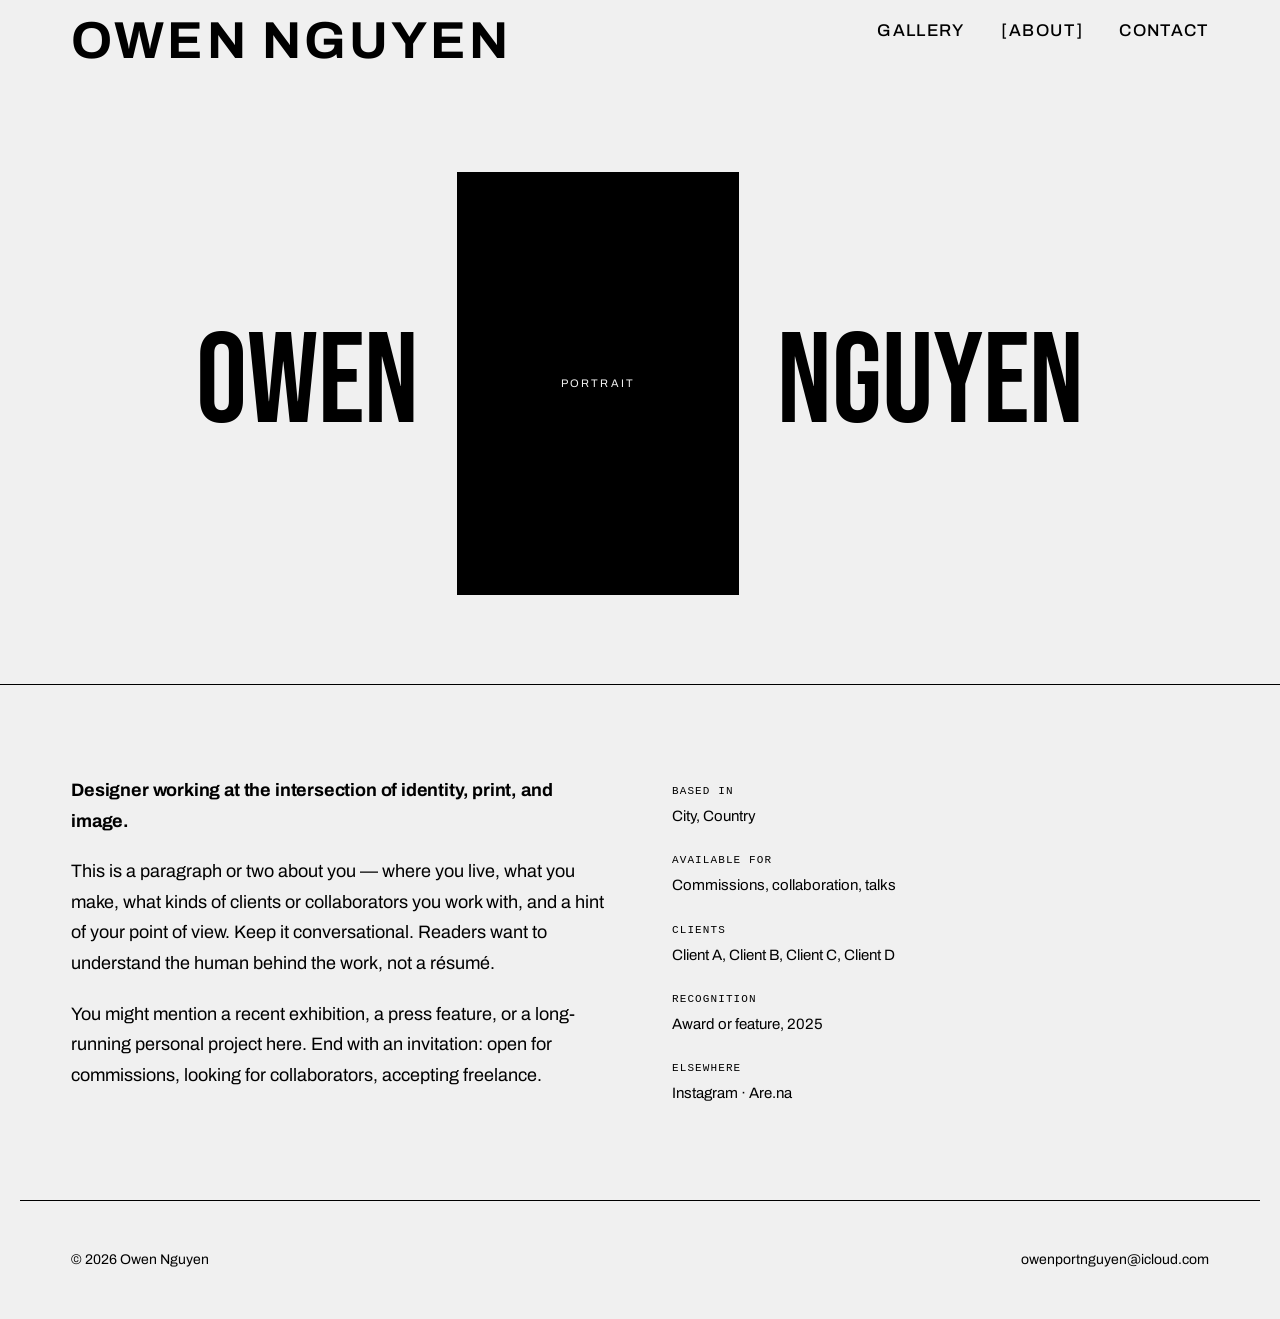
==== about.html @ a0d2d582 "Initial commit" ====
<!doctype html>
<html lang="en">
<head>
  <meta charset="utf-8" />
  <meta name="viewport" content="width=device-width, initial-scale=1" />
  <title>About — Owen Nguyen</title>
  <link rel="preconnect" href="https://fonts.googleapis.com">
  <link rel="preconnect" href="https://fonts.gstatic.com" crossorigin>
  <link rel="stylesheet" href="https://fonts.googleapis.com/css2?family=Bebas+Neue&family=Archivo:wght@400;500;600;700&family=Space+Grotesk:wght@400;500;600;700&display=swap">
  <link rel="stylesheet" href="styles.css" />
</head>
<body>

  <header class="site-header">
    <a href="index.html" class="logo">Owen Nguyen</a>
    <div class="header-right">
      <nav class="nav">
        <a href="index.html">Gallery</a>
        <a href="about.html" aria-current="page">About</a>
        <a href="mailto:owenportnguyen@icloud.com" class="nav-contact" id="contact-link">Contact<span class="email-tip">owenportnguyen@icloud.com</span></a>
      </nav>
    </div>
  </header>

  <main>

    <!-- Name + portrait hero -->
    <section class="about-hero">
      <span class="about-name about-name--first">OWEN</span>
      <div class="about-portrait">
        <img src="images/portrait.jpg" alt="Owen Nguyen"
             onerror="this.style.display='none'">
        <span class="about-portrait-placeholder">PORTRAIT</span>
      </div>
      <span class="about-name about-name--last">NGUYEN</span>
    </section>

    <!-- Bio + metadata -->
    <div class="wrap about-body">

      <div class="about-bio">
        <p class="about-lead">Designer working at the intersection of identity, print, and image.</p>
        <p>This is a paragraph or two about you — where you live, what you make, what kinds of clients or collaborators you work with, and a hint of your point of view. Keep it conversational. Readers want to understand the human behind the work, not a résumé.</p>
        <p>You might mention a recent exhibition, a press feature, or a long-running personal project here. End with an invitation: open for commissions, looking for collaborators, accepting freelance.</p>
      </div>

      <dl class="about-meta">
        <dt>Based in</dt>
        <dd>City, Country</dd>
        <dt>Available for</dt>
        <dd>Commissions, collaboration, talks</dd>
        <dt>Clients</dt>
        <dd>Client A, Client B, Client C, Client D</dd>
        <dt>Recognition</dt>
        <dd>Award or feature, 2025</dd>
        <dt>Elsewhere</dt>
        <dd><a href="#">Instagram</a> · <a href="#">Are.na</a></dd>
      </dl>

    </div>

  </main>

  <footer class="site-footer">
    <span>© 2026 Owen Nguyen</span>
    <span><a href="mailto:owenportnguyen@icloud.com">owenportnguyen@icloud.com</a></span>
  </footer>

  <script src="cursor.js"></script>

</body>
</html>
---- styles.css ----
/* ---------- Design tokens ---------- */
:root {
  --bg: #F0F0F0;
  --ink: #000000;
  --muted: #000000;
  --rule: #000000;
  --accent: #000000;
  --serif: "Archivo", "Helvetica Neue", Arial, sans-serif;
  --sans: "Archivo", "Helvetica Neue", Arial, sans-serif;
  --mono: ui-monospace, "SF Mono", "Menlo", monospace;
  --max: 1240px;
  --gutter: clamp(20px, 4vw, 56px);
}

/* ---------- Reset ---------- */
*, *::before, *::after { box-sizing: border-box; }
html, body { margin: 0; padding: 0; }
img { max-width: 100%; display: block; height: auto; }
a { color: inherit; text-decoration: none; }

/* ---------- Base ---------- */
body {
  font-family: var(--sans);
  font-size: 17px;
  line-height: 1.55;
  color: var(--ink);
  background: var(--bg);
  -webkit-font-smoothing: antialiased;
  text-rendering: optimizeLegibility;
}

/* ---------- Custom cursor ---------- */
/* A small circle that follows the mouse. mix-blend-mode: difference
   inverts whatever pixels are behind it — white over dark = light,
   white over light = dark. The default system cursor is hidden so
   only the custom one shows. */
@media (hover: hover) {
  html, body, a, button { cursor: none; }
}
.cursor {
  position: fixed;
  top: 0;
  left: 0;
  width: 20px;
  height: 20px;
  border-radius: 50%;
  background: #ffffff;
  mix-blend-mode: difference;
  pointer-events: none;
  transform: translate(-50%, -50%);
  z-index: 10001;
  transition: opacity .15s ease, width .2s ease, height .2s ease;
}
.cursor--hidden { opacity: 0; }
/* Respect users who prefer less motion / want their normal cursor back. */
@media (prefers-reduced-motion: reduce), (hover: none) {
  html, body, a, button { cursor: auto; }
  .cursor { display: none; }
}

.wrap {
  max-width: var(--max);
  margin: 0 auto;
  padding: 0 var(--gutter);
}

/* ---------- Project page header (project name left, nav right) ---------- */
.project-header {
  display: flex;
  justify-content: space-between;
  align-items: center;
  padding: 24px var(--gutter);
  max-width: var(--max);
  margin: 0 auto;
}
.project-header-title {
  font-family: "Archivo", "Helvetica Neue", Arial, sans-serif;
  font-weight: 500;
  font-size: 13px;
  letter-spacing: 0.12em;
  text-transform: uppercase;
  color: var(--ink);
}

/* ---------- Header ---------- */
.site-header {
  display: grid;
  grid-template-columns: 1fr 1fr;
  gap: 32px;
  align-items: start;
  padding: 18px var(--gutter);
  max-width: var(--max);
  margin: 0 auto;
}
.logo {
  font-family: "Archivo", "Helvetica Neue", Arial, sans-serif;
  font-weight: 700;
  font-size: 52px;
  letter-spacing: 0.06em;
  line-height: 0.9;
  text-transform: uppercase;
  justify-self: start;
  margin-left: 0;
}
.header-right {
  display: flex;
  flex-direction: column;
  align-items: flex-end;
  gap: 18px;
}
.nav {
  display: flex;
  gap: 36px;
  font-family: "Archivo", "Helvetica Neue", Arial, sans-serif;
  font-weight: 500;
  font-size: 17px;
  letter-spacing: 0.08em;
  text-transform: uppercase;
}
.nav a { color: var(--ink); transition: opacity .15s ease; }
.nav a:hover { opacity: 0.6; }
.nav a[aria-current="page"] {
  text-decoration: none;
}
.nav a[aria-current="page"]::before { content: '['; margin-right: 2px; }
.nav a[aria-current="page"]::after  { content: ']'; margin-left:  2px; }

/* Email tooltip on Contact link */
.nav-contact {
  position: relative;
}
.nav-contact .email-tip {
  display: none;
  position: absolute;
  top: calc(100% + 8px);
  right: 0;
  background: var(--ink);
  color: var(--bg);
  font-family: "Archivo", sans-serif;
  font-size: 12px;
  letter-spacing: 0.04em;
  white-space: nowrap;
  padding: 6px 10px;
  pointer-events: none;
}
.nav-contact.show .email-tip {
  display: block;
}

/* ---------- Gallery stage (carousel) ---------- */
.gallery-stage {
  display: flex;
  flex-direction: column;
  align-items: center;
  padding: clamp(16px, 3vw, 32px) var(--gutter);
  max-width: var(--max);
  margin: 0 auto;
}
.cover-row {
  display: flex;
  align-items: center;
  gap: clamp(20px, 4vw, 56px);
}
.cover-meta {
  width: 100%;
  max-width: min(560px, 62vh);
}
.nav-arrow {
  background: none;
  border: none;
  cursor: none;
  color: var(--ink);
  padding: 12px;
  display: flex;
  align-items: center;
  justify-content: center;
  transition: transform .15s ease, opacity .15s ease;
  flex-shrink: 0;
}
.nav-arrow:hover { transform: scale(1.08); }
.nav-arrow:active { transform: scale(0.96); }
.nav-arrow svg {
  width: clamp(40px, 5vw, 72px);
  height: auto;
  display: block;
}
.cover-area {
  display: flex;
  flex-direction: column;
  align-items: center;
  width: min(560px, 62vh);
  flex-shrink: 0;
}
.cover {
  position: relative;
  display: block;
  width: 100%;
  aspect-ratio: 1 / 1;
  background: var(--ink);
  overflow: hidden;
  transition: transform .25s ease;
}
.cover img {
  position: absolute;
  inset: 0;
  width: 100%;
  height: 100%;
  object-fit: cover;
  z-index: 1;
}
.cover-placeholder {
  position: absolute;
  inset: 0;
  display: flex;
  align-items: center;
  justify-content: center;
  color: var(--bg);
  font-family: "Archivo", "Helvetica Neue", Arial, sans-serif;
  font-weight: 500;
  font-size: 13px;
  letter-spacing: 0.18em;
  text-align: center;
  padding: 24px;
  z-index: 0;
}
.progress {
  width: 100%;
  height: 3px;
  background: #d0d0d0;
  margin-top: 16px;
  position: relative;
  overflow: hidden;
}
.progress-fill {
  position: absolute;
  top: 0;
  left: 0;
  height: 100%;
  background: var(--ink);
  transition: left .35s cubic-bezier(.4,.0,.2,1), width .35s cubic-bezier(.4,.0,.2,1);
}
.project-title {
  font-family: "Archivo", "Helvetica Neue", Arial, sans-serif;
  font-weight: 700;
  font-size: clamp(18px, 1.8vw, 22px);
  letter-spacing: 0.04em;
  text-transform: uppercase;
  margin: 14px 0 4px;
  text-align: center;
  color: var(--ink);
}
.project-category {
  font-family: "Archivo", "Helvetica Neue", Arial, sans-serif;
  font-weight: 400;
  font-size: 12px;
  letter-spacing: 0.04em;
  color: var(--muted);
  margin: 0;
  text-align: center;
  text-transform: lowercase;
}

/* ---------- Hero ---------- */
.hero {
  padding: clamp(64px, 12vw, 160px) 0 clamp(48px, 8vw, 96px);
  border-bottom: 1px solid var(--rule);
}
.hero h1 {
  font-family: var(--serif);
  font-weight: 400;
  font-size: clamp(48px, 9vw, 132px);
  line-height: 0.95;
  letter-spacing: -0.02em;
  margin: 0 0 24px;
  max-width: 14ch;
}
.hero h1 em {
  font-style: italic;
  color: var(--accent);
}
.hero .lede {
  font-size: clamp(18px, 1.6vw, 22px);
  max-width: 52ch;
  color: var(--muted);
  margin: 0;
}

/* ---------- Section heading ---------- */
.section-head {
  display: flex;
  justify-content: space-between;
  align-items: baseline;
  padding: 64px 0 32px;
}
.section-head .label {
  font-family: var(--mono);
  font-size: 12px;
  letter-spacing: 0.12em;
  text-transform: uppercase;
  color: var(--muted);
}
.section-head .count {
  font-family: var(--mono);
  font-size: 12px;
  color: var(--muted);
}

/* ---------- Project grid ---------- */
.projects {
  display: grid;
  grid-template-columns: repeat(12, 1fr);
  gap: 48px 32px;
  padding-bottom: 96px;
}
.project-card {
  grid-column: span 6;
  display: block;
}
.project-card:nth-child(3n) { grid-column: span 12; } /* every 3rd full-width for rhythm */
.project-card .thumb {
  aspect-ratio: 4 / 3;
  background: #d8d8d8;
  overflow: hidden;
  margin-bottom: 16px;
  transition: transform .4s ease;
}
.project-card:nth-child(3n) .thumb { aspect-ratio: 16 / 9; }
.project-card:hover .thumb { transform: translateY(-4px); }
.project-card .thumb img { width: 100%; height: 100%; object-fit: cover; }
.project-card .meta {
  display: flex;
  justify-content: space-between;
  align-items: baseline;
  gap: 16px;
}
.project-card h3 {
  font-family: var(--serif);
  font-size: 24px;
  font-weight: 400;
  margin: 0;
  letter-spacing: -0.01em;
}
.project-card .year {
  font-family: var(--mono);
  font-size: 13px;
  color: var(--muted);
}
.project-card .tag {
  font-size: 13px;
  color: var(--muted);
  margin: 4px 0 0;
}

/* ---------- Project page ---------- */
.project-hero {
  padding: clamp(48px, 8vw, 96px) 0 clamp(32px, 5vw, 56px);
  display: grid;
  grid-template-columns: repeat(12, 1fr);
  gap: 32px;
  border-bottom: 1px solid var(--rule);
}
.project-hero .title {
  grid-column: 1 / span 8;
}
.project-hero h1 {
  font-family: var(--serif);
  font-weight: 400;
  font-size: clamp(40px, 6vw, 84px);
  line-height: 1;
  letter-spacing: -0.02em;
  margin: 0 0 24px;
}
.project-hero .lede {
  font-size: clamp(18px, 1.6vw, 22px);
  max-width: 56ch;
  color: var(--muted);
  margin: 0;
}
.project-hero .info {
  grid-column: 10 / span 3;
  font-family: var(--mono);
  font-size: 13px;
  color: var(--muted);
  align-self: end;
}
.project-hero .info dt { text-transform: uppercase; letter-spacing: 0.08em; margin-top: 14px; }
.project-hero .info dd { color: var(--ink); margin: 4px 0 0; font-family: var(--sans); font-size: 15px; }

.project-body {
  padding: clamp(48px, 8vw, 96px) 0;
}
.project-body p {
  max-width: 62ch;
  margin: 0 auto 32px;
  font-size: 18px;
  line-height: 1.7;
}
.project-body .figure {
  margin: 64px 0;
}
.project-body .figure img {
  width: 100%;
  background: #d8d8d8;
  aspect-ratio: 16 / 10;
  object-fit: cover;
}
.project-body .figure figcaption {
  font-family: var(--mono);
  font-size: 12px;
  color: var(--muted);
  margin-top: 12px;
  text-transform: uppercase;
  letter-spacing: 0.08em;
}
.project-body .two-up {
  display: grid;
  grid-template-columns: 1fr 1fr;
  gap: 24px;
  margin: 64px 0;
}
.project-body .two-up img {
  width: 100%;
  aspect-ratio: 3/4;
  object-fit: cover;
  background: #d8d8d8;
}

.next-project {
  border-top: 1px solid var(--rule);
  padding: 64px 0;
  display: flex;
  justify-content: space-between;
  align-items: baseline;
}
.next-project .label {
  font-family: var(--mono);
  font-size: 12px;
  letter-spacing: 0.12em;
  text-transform: uppercase;
  color: var(--muted);
}
.next-project a {
  font-family: var(--serif);
  font-size: clamp(28px, 4vw, 48px);
  letter-spacing: -0.01em;
}
.next-project a:hover { color: var(--accent); }

/* ---------- About ---------- */

/* Name + portrait hero — OWEN [photo] NGUYEN */
.about-hero {
  display: flex;
  align-items: center;
  justify-content: center;
  padding: clamp(48px, 7vw, 96px) var(--gutter);
  border-bottom: 1px solid var(--rule);
  gap: clamp(16px, 3vw, 48px);
  overflow: hidden;
}
.about-name {
  font-family: "Bebas Neue", sans-serif;
  font-size: clamp(56px, 10vw, 160px);
  line-height: 1;
  color: var(--ink);
  white-space: nowrap;
  flex-shrink: 1;
}
.about-portrait {
  position: relative;
  width: clamp(140px, 22vw, 300px);
  aspect-ratio: 2 / 3;
  background: var(--ink);
  overflow: hidden;
  flex-shrink: 0;
}
.about-portrait img {
  width: 100%;
  height: 100%;
  object-fit: cover;
  object-position: top center;
  filter: grayscale(100%) contrast(1.05);
  display: block;
}
.about-portrait-placeholder {
  position: absolute;
  inset: 0;
  display: flex;
  align-items: center;
  justify-content: center;
  color: var(--bg);
  font-family: "Archivo", sans-serif;
  font-size: 11px;
  letter-spacing: 0.2em;
  text-transform: uppercase;
}

/* Bio + metadata below the hero */
.about-body {
  display: grid;
  grid-template-columns: 1fr 1fr;
  gap: 32px 64px;
  padding: clamp(48px, 7vw, 96px) var(--gutter);
  max-width: var(--max);
  margin: 0 auto;
}
.about-lead {
  font-family: "Archivo", sans-serif;
  font-size: clamp(22px, 2.8vw, 36px);
  font-weight: 700;
  line-height: 1.2;
  letter-spacing: -0.01em;
  color: var(--ink);
  margin: 0 0 32px;
}
.about-bio p {
  font-size: 18px;
  line-height: 1.7;
  margin: 0 0 20px;
  color: var(--ink);
  max-width: 54ch;
}
.about-meta {
  font-family: var(--mono);
  font-size: 13px;
  color: var(--muted);
  margin: 0;
  align-self: start;
  padding-top: 8px;
}
.about-meta dt {
  text-transform: uppercase;
  letter-spacing: 0.1em;
  margin-top: 24px;
  font-size: 11px;
}
.about-meta dt:first-child { margin-top: 0; }
.about-meta dd {
  color: var(--ink);
  margin: 5px 0 0;
  font-family: "Archivo", sans-serif;
  font-size: 15px;
}

/* ---------- Lightbox ---------- */
.lightbox {
  position: fixed;
  inset: 0;
  background: rgba(0, 0, 0, 0.94);
  z-index: 9999;
  display: flex;
  align-items: center;
  justify-content: center;
  opacity: 0;
  pointer-events: none;
  transition: opacity .2s ease;
}
.lightbox.open {
  opacity: 1;
  pointer-events: all;
}
.lightbox img {
  max-width: 90vw;
  max-height: 90vh;
  width: auto;
  height: auto;
  display: block;
  object-fit: contain;
}

/* ---------- Footer ---------- */
.site-footer {
  border-top: 1px solid var(--rule);
  padding: 48px var(--gutter);
  max-width: var(--max);
  margin: 0 auto;
  display: flex;
  justify-content: space-between;
  align-items: baseline;
  font-size: 14px;
  color: var(--muted);
}
.site-footer a { color: var(--muted); }
.site-footer a:hover { color: var(--ink); }

/* ---------- Responsive ---------- */
@media (max-width: 720px) {
  .project-card { grid-column: span 12 !important; }
  .project-hero .title, .project-hero .info { grid-column: 1 / -1; }
  .project-body .two-up { grid-template-columns: 1fr; }
  .nav { gap: 18px; }

  /* About page */
  .about-hero { gap: clamp(8px, 3vw, 20px); }
  .about-name { font-size: clamp(36px, 9vw, 72px); }
  .about-portrait { width: clamp(100px, 28vw, 180px); }
  .about-body { grid-template-columns: 1fr; gap: 48px; }

  /* Header stacks */
  .site-header { grid-template-columns: 1fr; }
  .header-right { align-items: flex-start; }
  /* Gallery stage: arrows move below the cover on mobile */
  .cover-row {
    flex-wrap: wrap;
    gap: 24px;
  }
  .cover-area { order: 1; max-width: 100%; width: 100%; }
  .nav-arrow.prev  { order: 2; }
  .nav-arrow.next  { order: 3; }
  .nav-arrow svg { width: 44px; }
  .cover-meta { max-width: 100%; }
}
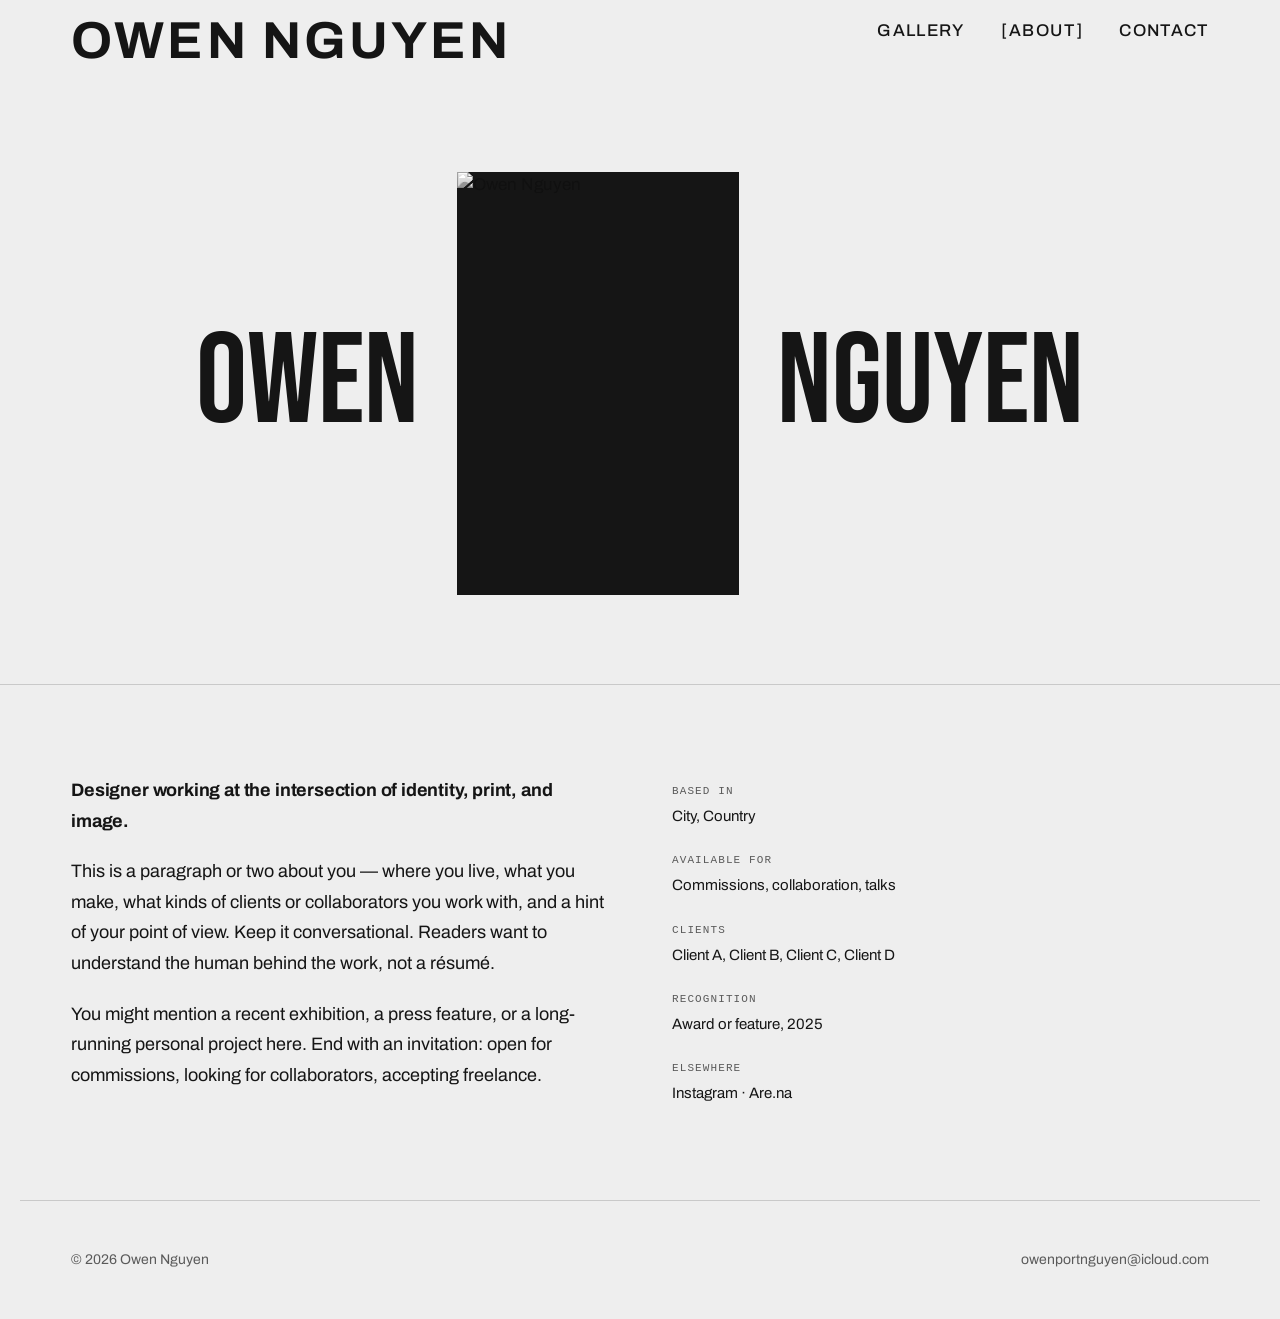
==== commit 80562f7e: "Session 10–13: CSS token for label width, portrait image, remove gallery title from project headers " ====
--- a/about.html
+++ b/about.html
@@ -28,9 +28,7 @@
     <section class="about-hero">
       <span class="about-name about-name--first">OWEN</span>
       <div class="about-portrait">
-        <img src="images/portrait.jpg" alt="Owen Nguyen"
-             onerror="this.style.display='none'">
-        <span class="about-portrait-placeholder">PORTRAIT</span>
+        <img src="images/about-portrait.png" alt="Owen Nguyen">
       </div>
       <span class="about-name about-name--last">NGUYEN</span>
     </section>
--- a/styles.css
+++ b/styles.css
@@ -1,15 +1,16 @@
 /* ---------- Design tokens ---------- */
 :root {
-  --bg: #F0F0F0;
-  --ink: #000000;
-  --muted: #000000;
-  --rule: #000000;
+  --bg: #EEEEEE;
+  --ink: #151515;
+  --muted: #5a5a5a;
+  --rule: #c9c9c9;
   --accent: #000000;
   --serif: "Archivo", "Helvetica Neue", Arial, sans-serif;
   --sans: "Archivo", "Helvetica Neue", Arial, sans-serif;
   --mono: ui-monospace, "SF Mono", "Menlo", monospace;
   --max: 1240px;
   --gutter: clamp(20px, 4vw, 56px);
+  --label-col: 200px; /* project page label column width; also drives intro paragraph indent */
 }
 
 /* ---------- Reset ---------- */
@@ -67,7 +68,7 @@
 /* ---------- Project page header (project name left, nav right) ---------- */
 .project-header {
   display: flex;
-  justify-content: space-between;
+  justify-content: flex-end;
   align-items: center;
   padding: 24px var(--gutter);
   max-width: var(--max);
@@ -76,10 +77,11 @@
 .project-header-title {
   font-family: "Archivo", "Helvetica Neue", Arial, sans-serif;
   font-weight: 500;
-  font-size: 13px;
-  letter-spacing: 0.12em;
-  text-transform: uppercase;
-  color: var(--ink);
+  font-size: 17px;
+  letter-spacing: 0.08em;
+  text-transform: uppercase;
+  color: var(--ink);
+  margin-left: calc(var(--label-col) + 24px);
 }
 
 /* ---------- Header ---------- */
@@ -395,6 +397,10 @@
   font-size: 18px;
   line-height: 1.7;
 }
+.project-body > p:first-child {
+  margin-left: calc(var(--label-col) + 24px); /* 24px = .num-row gap */
+  margin-right: 0;
+}
 .project-body .figure {
   margin: 64px 0;
 }
@@ -583,6 +589,14 @@
 .site-footer a { color: var(--muted); }
 .site-footer a:hover { color: var(--ink); }
 
+/* ---------- Project page — numbered sequence layout ---------- */
+.num-row { display: grid; grid-template-columns: var(--label-col) 1fr; gap: 24px; align-items: start; margin-bottom: 56px; }
+.num-side { display: flex; flex-direction: row; align-items: baseline; gap: 8px; }
+.seq-num { font-family: "Archivo", sans-serif; font-weight: 400; font-size: 13px; letter-spacing: 0.1em; line-height: 1.4; color: var(--muted); text-transform: uppercase; user-select: none; }
+.num-side .img-caption { font-family: "Archivo", sans-serif; font-weight: 400; font-size: 13px; letter-spacing: 0.1em; line-height: 1.4; text-transform: uppercase; color: var(--muted); margin: 0; }
+.num-row img { width: 100%; height: auto; display: block; aspect-ratio: unset; object-fit: unset; transition: opacity .15s ease; }
+.num-row img:hover { opacity: 0.85; }
+
 /* ---------- Responsive ---------- */
 @media (max-width: 720px) {
   .project-card { grid-column: span 12 !important; }
@@ -595,6 +609,11 @@
   .about-name { font-size: clamp(36px, 9vw, 72px); }
   .about-portrait { width: clamp(100px, 28vw, 180px); }
   .about-body { grid-template-columns: 1fr; gap: 48px; }
+
+  /* Project gallery */
+  .num-row { grid-template-columns: auto 1fr; }
+  .project-body > p:first-child { margin-left: 0; }
+  .project-header-title { margin-left: 0; }
 
   /* Header stacks */
   .site-header { grid-template-columns: 1fr; }
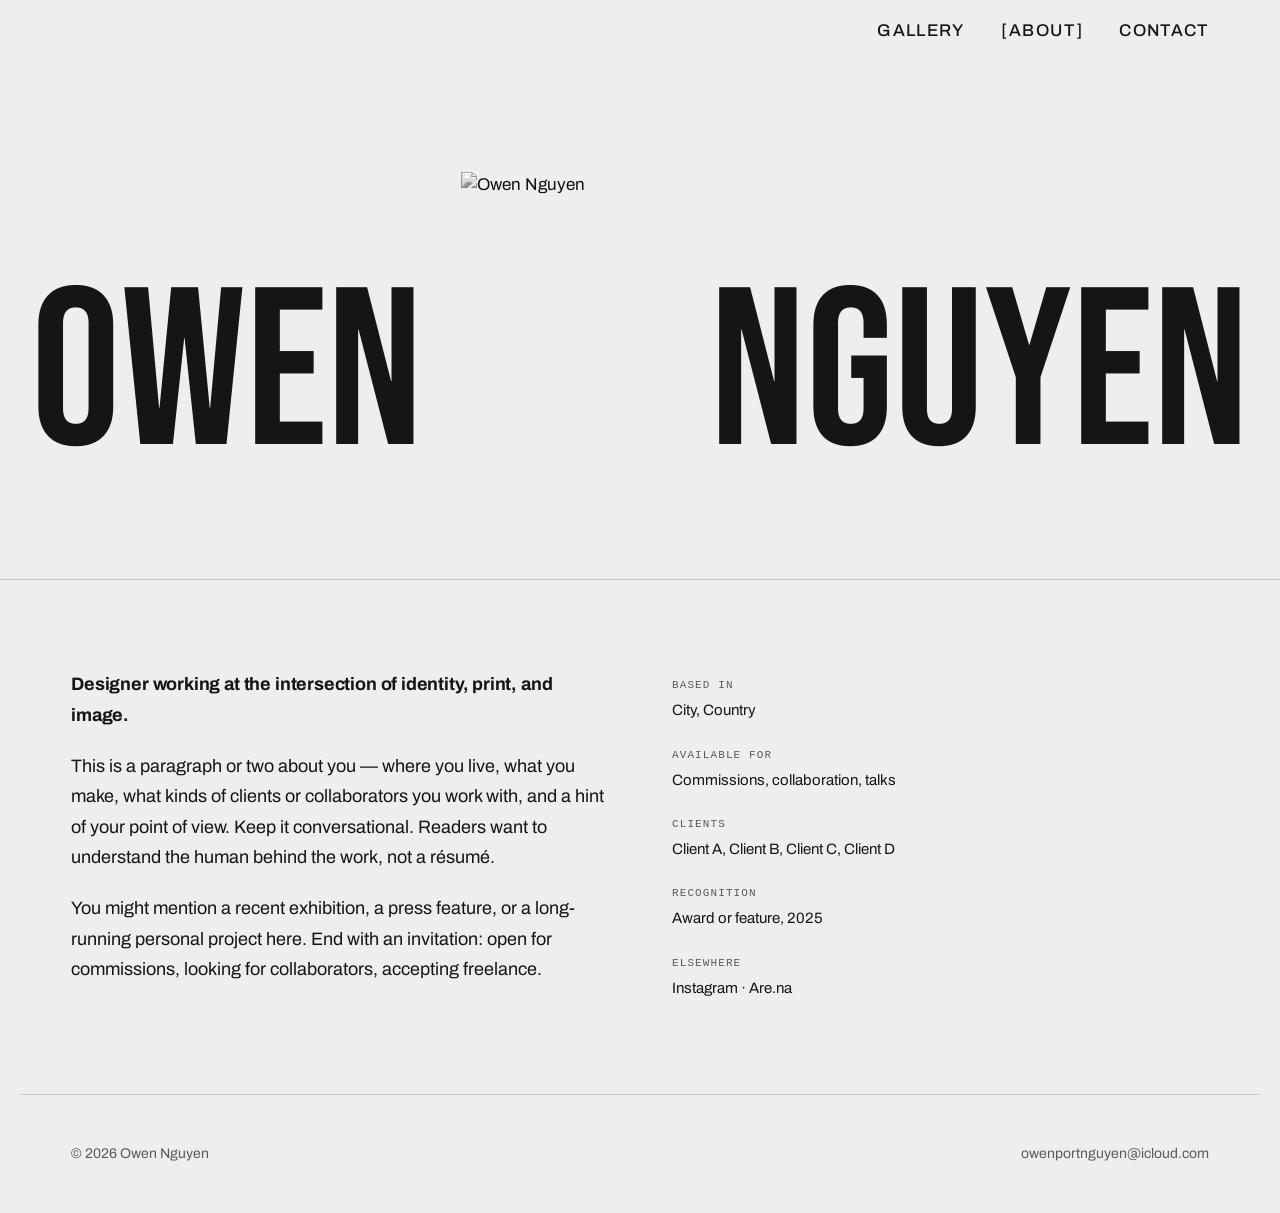
==== commit 6401124e: "About page: resize hero text/portrait, remove portrait background, hide wordmark - Name text 75% lar" ====
--- a/about.html
+++ b/about.html
@@ -9,7 +9,7 @@
   <link rel="stylesheet" href="https://fonts.googleapis.com/css2?family=Bebas+Neue&family=Archivo:wght@400;500;600;700&family=Space+Grotesk:wght@400;500;600;700&display=swap">
   <link rel="stylesheet" href="styles.css" />
 </head>
-<body>
+<body class="about-page">
 
   <header class="site-header">
     <a href="index.html" class="logo">Owen Nguyen</a>
--- a/styles.css
+++ b/styles.css
@@ -104,6 +104,7 @@
   justify-self: start;
   margin-left: 0;
 }
+.about-page .logo { visibility: hidden; }
 .header-right {
   display: flex;
   flex-direction: column;
@@ -457,7 +458,7 @@
 /* Name + portrait hero — OWEN [photo] NGUYEN */
 .about-hero {
   display: flex;
-  align-items: center;
+  align-items: flex-end;
   justify-content: center;
   padding: clamp(48px, 7vw, 96px) var(--gutter);
   border-bottom: 1px solid var(--rule);
@@ -466,7 +467,7 @@
 }
 .about-name {
   font-family: "Bebas Neue", sans-serif;
-  font-size: clamp(56px, 10vw, 160px);
+  font-size: clamp(98px, 17.5vw, 280px);
   line-height: 1;
   color: var(--ink);
   white-space: nowrap;
@@ -474,9 +475,8 @@
 }
 .about-portrait {
   position: relative;
-  width: clamp(140px, 22vw, 300px);
+  width: clamp(105px, 16.5vw, 225px);
   aspect-ratio: 2 / 3;
-  background: var(--ink);
   overflow: hidden;
   flex-shrink: 0;
 }
@@ -606,8 +606,8 @@
 
   /* About page */
   .about-hero { gap: clamp(8px, 3vw, 20px); }
-  .about-name { font-size: clamp(36px, 9vw, 72px); }
-  .about-portrait { width: clamp(100px, 28vw, 180px); }
+  .about-name { font-size: clamp(63px, 15.75vw, 126px); }
+  .about-portrait { width: clamp(75px, 21vw, 135px); }
   .about-body { grid-template-columns: 1fr; gap: 48px; }
 
   /* Project gallery */
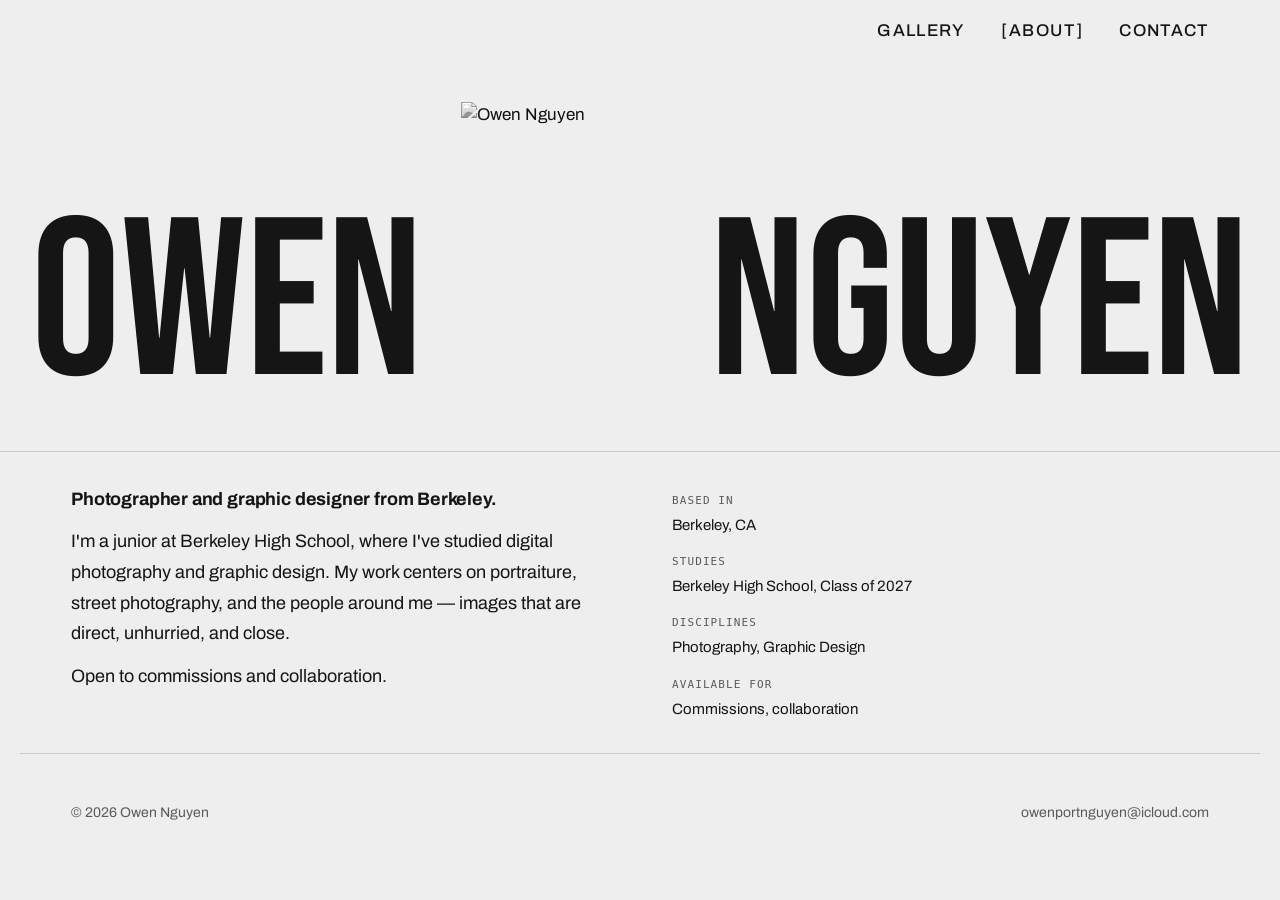
==== commit 96b2874f: "Add contact page; remove Instagram from about; fix nav Contact link - Create contact.html with large" ====
--- a/about.html
+++ b/about.html
@@ -17,7 +17,7 @@
       <nav class="nav">
         <a href="index.html">Gallery</a>
         <a href="about.html" aria-current="page">About</a>
-        <a href="mailto:owenportnguyen@icloud.com" class="nav-contact" id="contact-link">Contact<span class="email-tip">owenportnguyen@icloud.com</span></a>
+        <a href="contact.html">Contact</a>
       </nav>
     </div>
   </header>
@@ -37,22 +37,20 @@
     <div class="wrap about-body">
 
       <div class="about-bio">
-        <p class="about-lead">Designer working at the intersection of identity, print, and image.</p>
-        <p>This is a paragraph or two about you — where you live, what you make, what kinds of clients or collaborators you work with, and a hint of your point of view. Keep it conversational. Readers want to understand the human behind the work, not a résumé.</p>
-        <p>You might mention a recent exhibition, a press feature, or a long-running personal project here. End with an invitation: open for commissions, looking for collaborators, accepting freelance.</p>
+        <p class="about-lead">Photographer and graphic designer from Berkeley.</p>
+        <p>I'm a junior at Berkeley High School, where I've studied digital photography and graphic design. My work centers on portraiture, street photography, and the people around me — images that are direct, unhurried, and close.</p>
+        <p>Open to commissions and collaboration.</p>
       </div>
 
       <dl class="about-meta">
         <dt>Based in</dt>
-        <dd>City, Country</dd>
+        <dd>Berkeley, CA</dd>
+        <dt>Studies</dt>
+        <dd>Berkeley High School, Class of 2027</dd>
+        <dt>Disciplines</dt>
+        <dd>Photography, Graphic Design</dd>
         <dt>Available for</dt>
-        <dd>Commissions, collaboration, talks</dd>
-        <dt>Clients</dt>
-        <dd>Client A, Client B, Client C, Client D</dd>
-        <dt>Recognition</dt>
-        <dd>Award or feature, 2025</dd>
-        <dt>Elsewhere</dt>
-        <dd><a href="#">Instagram</a> · <a href="#">Are.na</a></dd>
+        <dd>Commissions, collaboration</dd>
       </dl>
 
     </div>
--- a/styles.css
+++ b/styles.css
@@ -460,7 +460,7 @@
   display: flex;
   align-items: flex-end;
   justify-content: center;
-  padding: clamp(48px, 7vw, 96px) var(--gutter);
+  padding: clamp(12px, 1.5vw, 20px) var(--gutter) clamp(20px, 2.5vw, 36px);
   border-bottom: 1px solid var(--rule);
   gap: clamp(16px, 3vw, 48px);
   overflow: hidden;
@@ -505,8 +505,8 @@
 .about-body {
   display: grid;
   grid-template-columns: 1fr 1fr;
-  gap: 32px 64px;
-  padding: clamp(48px, 7vw, 96px) var(--gutter);
+  gap: 24px 64px;
+  padding: clamp(20px, 2.5vw, 36px) var(--gutter);
   max-width: var(--max);
   margin: 0 auto;
 }
@@ -517,12 +517,12 @@
   line-height: 1.2;
   letter-spacing: -0.01em;
   color: var(--ink);
-  margin: 0 0 32px;
+  margin: 0 0 16px;
 }
 .about-bio p {
   font-size: 18px;
   line-height: 1.7;
-  margin: 0 0 20px;
+  margin: 0 0 12px;
   color: var(--ink);
   max-width: 54ch;
 }
@@ -537,7 +537,7 @@
 .about-meta dt {
   text-transform: uppercase;
   letter-spacing: 0.1em;
-  margin-top: 24px;
+  margin-top: 16px;
   font-size: 11px;
 }
 .about-meta dt:first-child { margin-top: 0; }
@@ -573,6 +573,30 @@
   display: block;
   object-fit: contain;
 }
+
+/* ---------- Contact ---------- */
+.contact-body {
+  padding: clamp(64px, 10vw, 140px) var(--gutter);
+}
+.contact-label {
+  font-family: "Archivo", sans-serif;
+  font-size: 13px;
+  font-weight: 500;
+  letter-spacing: 0.12em;
+  text-transform: uppercase;
+  color: var(--muted);
+  margin: 0 0 20px;
+}
+.contact-email {
+  display: block;
+  font-family: "Archivo", sans-serif;
+  font-size: clamp(28px, 4vw, 56px);
+  font-weight: 700;
+  letter-spacing: -0.01em;
+  color: var(--ink);
+  text-decoration: none;
+}
+.contact-email:hover { text-decoration: underline; }
 
 /* ---------- Footer ---------- */
 .site-footer {
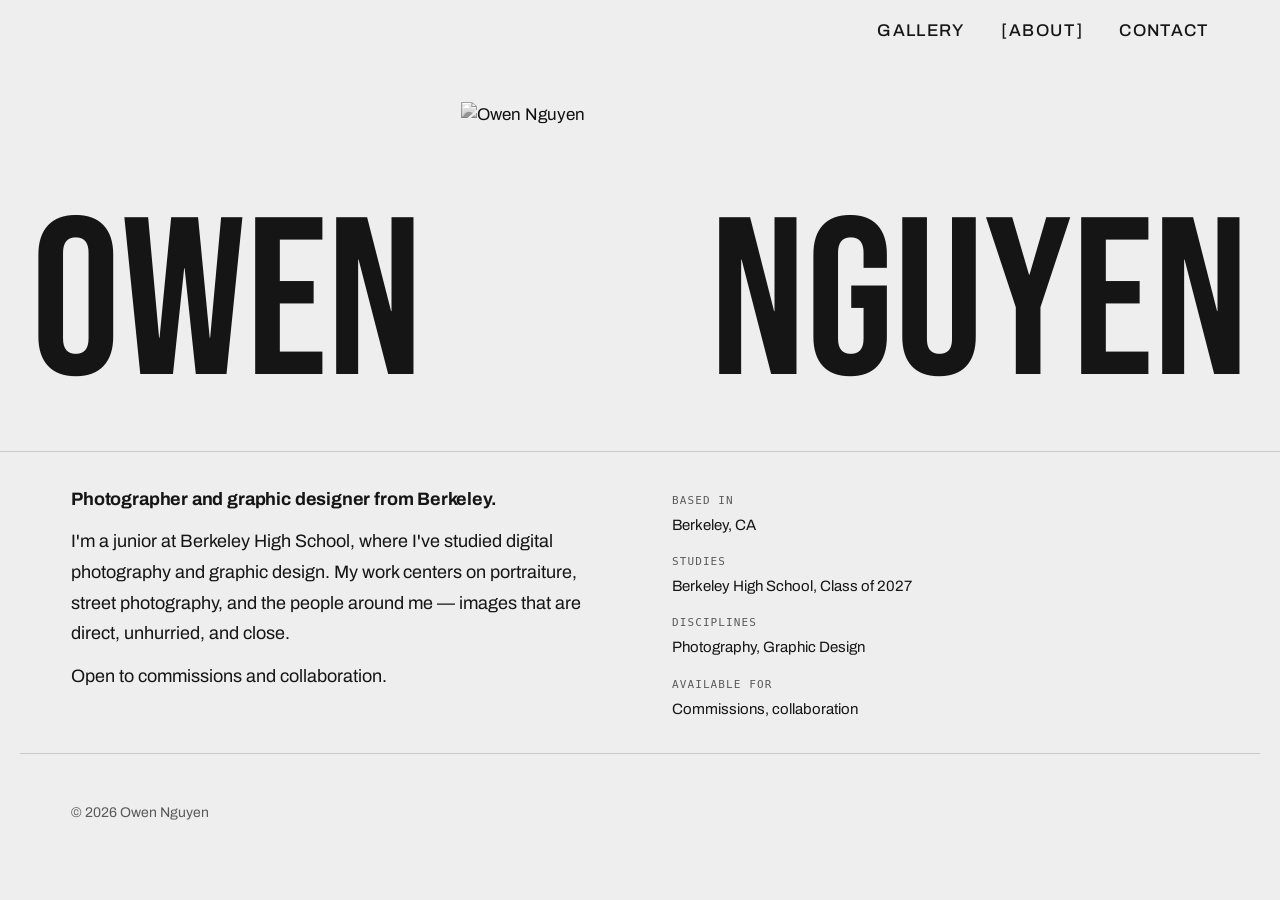
==== commit b733e659: "Fix email address; remove from footers; redesign contact page - Correct email to owenporternguyen@ic" ====
--- a/about.html
+++ b/about.html
@@ -59,7 +59,7 @@
 
   <footer class="site-footer">
     <span>© 2026 Owen Nguyen</span>
-    <span><a href="mailto:owenportnguyen@icloud.com">owenportnguyen@icloud.com</a></span>
+
   </footer>
 
   <script src="cursor.js"></script>
--- a/styles.css
+++ b/styles.css
@@ -576,27 +576,28 @@
 
 /* ---------- Contact ---------- */
 .contact-body {
-  padding: clamp(64px, 10vw, 140px) var(--gutter);
-}
-.contact-label {
+  padding: clamp(48px, 8vw, 120px) var(--gutter);
+}
+.contact-heading {
   font-family: "Archivo", sans-serif;
-  font-size: 13px;
-  font-weight: 500;
-  letter-spacing: 0.12em;
-  text-transform: uppercase;
-  color: var(--muted);
-  margin: 0 0 20px;
+  font-size: clamp(56px, 10vw, 140px);
+  font-weight: 700;
+  letter-spacing: -0.02em;
+  line-height: 1;
+  color: var(--ink);
+  text-transform: uppercase;
+  margin: 0 0 24px;
 }
 .contact-email {
   display: block;
   font-family: "Archivo", sans-serif;
-  font-size: clamp(28px, 4vw, 56px);
-  font-weight: 700;
-  letter-spacing: -0.01em;
-  color: var(--ink);
+  font-size: clamp(16px, 2vw, 24px);
+  font-weight: 400;
+  letter-spacing: 0.01em;
+  color: var(--muted);
   text-decoration: none;
 }
-.contact-email:hover { text-decoration: underline; }
+.contact-email:hover { color: var(--ink); }
 
 /* ---------- Footer ---------- */
 .site-footer {
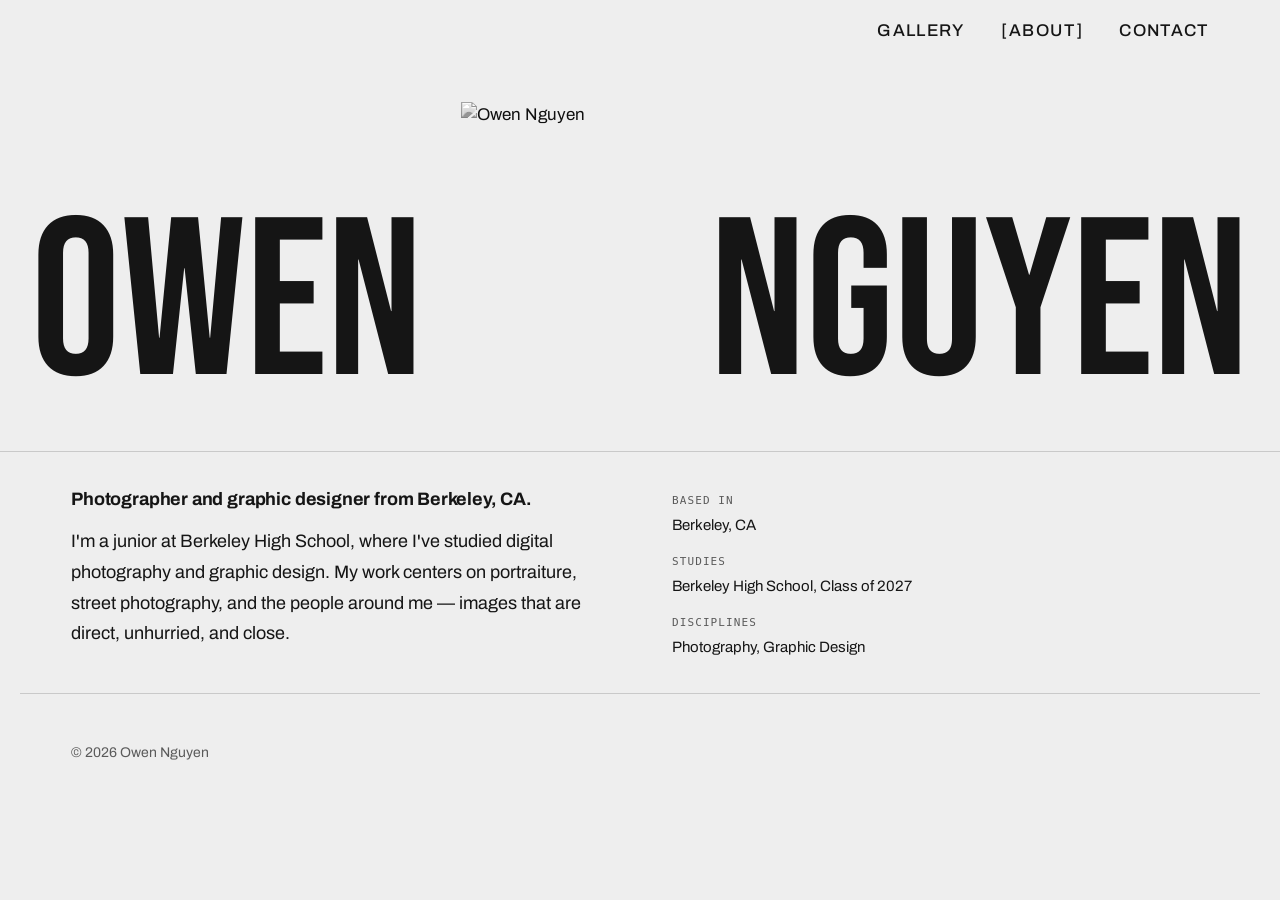
==== commit a82f0ddf: "Contact/About: add Berkeley CA, drop commissions text - Contact: add Based in Berkeley, CA - About l" ====
--- a/about.html
+++ b/about.html
@@ -37,9 +37,8 @@
     <div class="wrap about-body">
 
       <div class="about-bio">
-        <p class="about-lead">Photographer and graphic designer from Berkeley.</p>
+        <p class="about-lead">Photographer and graphic designer from Berkeley, CA.</p>
         <p>I'm a junior at Berkeley High School, where I've studied digital photography and graphic design. My work centers on portraiture, street photography, and the people around me — images that are direct, unhurried, and close.</p>
-        <p>Open to commissions and collaboration.</p>
       </div>
 
       <dl class="about-meta">
@@ -49,8 +48,6 @@
         <dd>Berkeley High School, Class of 2027</dd>
         <dt>Disciplines</dt>
         <dd>Photography, Graphic Design</dd>
-        <dt>Available for</dt>
-        <dd>Commissions, collaboration</dd>
       </dl>
 
     </div>
--- a/styles.css
+++ b/styles.css
@@ -576,28 +576,65 @@
 
 /* ---------- Contact ---------- */
 .contact-body {
-  padding: clamp(48px, 8vw, 120px) var(--gutter);
+  display: grid;
+  grid-template-columns: 1fr 1fr;
+  gap: 32px;
+  max-width: var(--max);
+  margin: 0 auto;
+  padding: clamp(40px, 6vw, 72px) var(--gutter) clamp(48px, 8vw, 96px);
+  align-items: start;
+}
+.contact-photo {
+  width: clamp(270px, 33vw, 420px);
+  aspect-ratio: 1 / 1;
+  overflow: hidden;
+}
+.contact-photo img {
+  width: 100%;
+  height: 100%;
+  object-fit: cover;
+  object-position: center;
+  filter: grayscale(100%) contrast(1.05);
+  display: block;
+}
+.contact-content {
+  display: flex;
+  flex-direction: column;
+  padding-left: 76px;
 }
 .contact-heading {
   font-family: "Archivo", sans-serif;
-  font-size: clamp(56px, 10vw, 140px);
+  font-size: clamp(28px, 3.5vw, 46px);
   font-weight: 700;
-  letter-spacing: -0.02em;
+  letter-spacing: -0.01em;
   line-height: 1;
   color: var(--ink);
-  text-transform: uppercase;
-  margin: 0 0 24px;
-}
-.contact-email {
-  display: block;
+  margin: 0 0 clamp(20px, 2.5vw, 32px);
+}
+.contact-links {
+  display: flex;
+  flex-direction: column;
+  gap: 28px;
+}
+.meta-label {
   font-family: "Archivo", sans-serif;
-  font-size: clamp(16px, 2vw, 24px);
-  font-weight: 400;
-  letter-spacing: 0.01em;
-  color: var(--muted);
+  font-size: 11px;
+  font-weight: 500;
+  letter-spacing: 0.1em;
+  text-transform: uppercase;
+  color: var(--muted);
+  margin: 0 0 5px;
+}
+.meta-value {
+  display: block;
+  font-family: "Archivo", sans-serif;
+  font-size: 16px;
+  color: var(--ink);
+  margin: 0;
   text-decoration: none;
-}
-.contact-email:hover { color: var(--ink); }
+  line-height: 1.4;
+}
+a.meta-value:hover { text-decoration: underline; }
 
 /* ---------- Footer ---------- */
 .site-footer {
